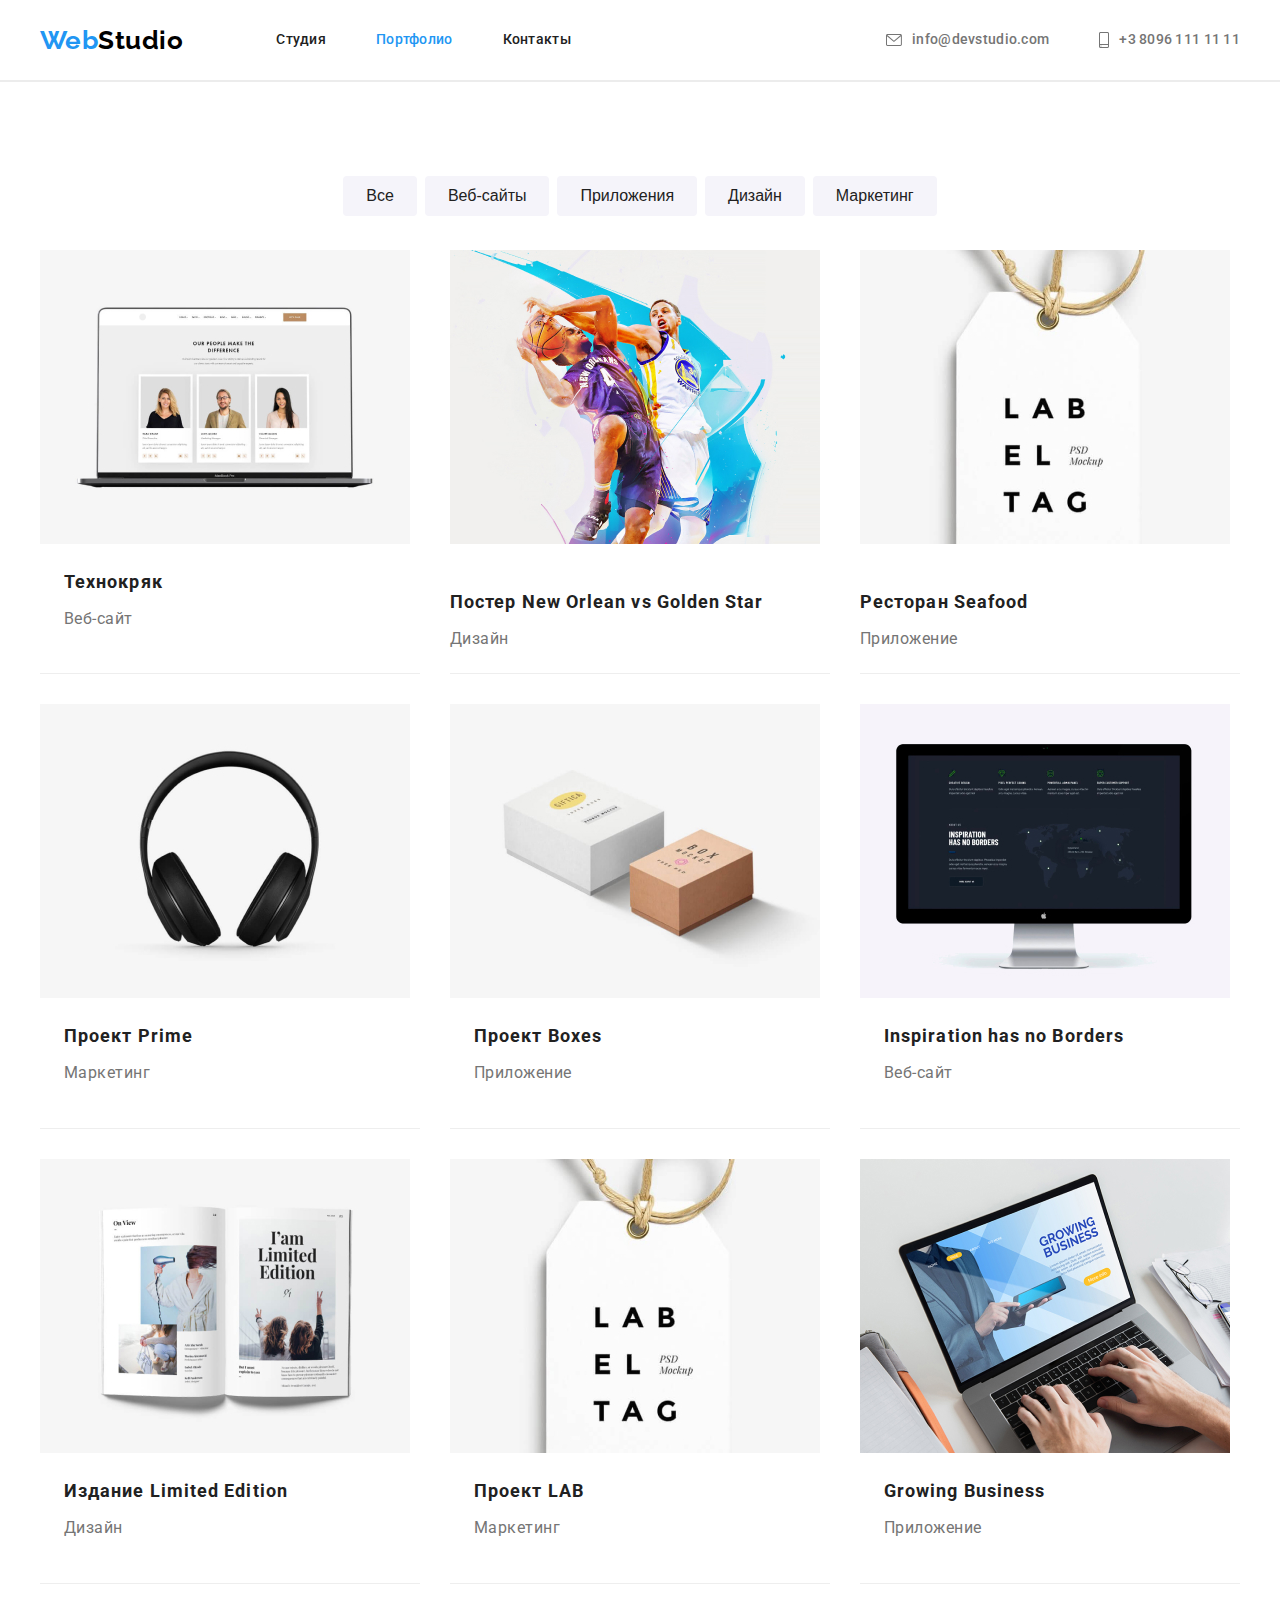
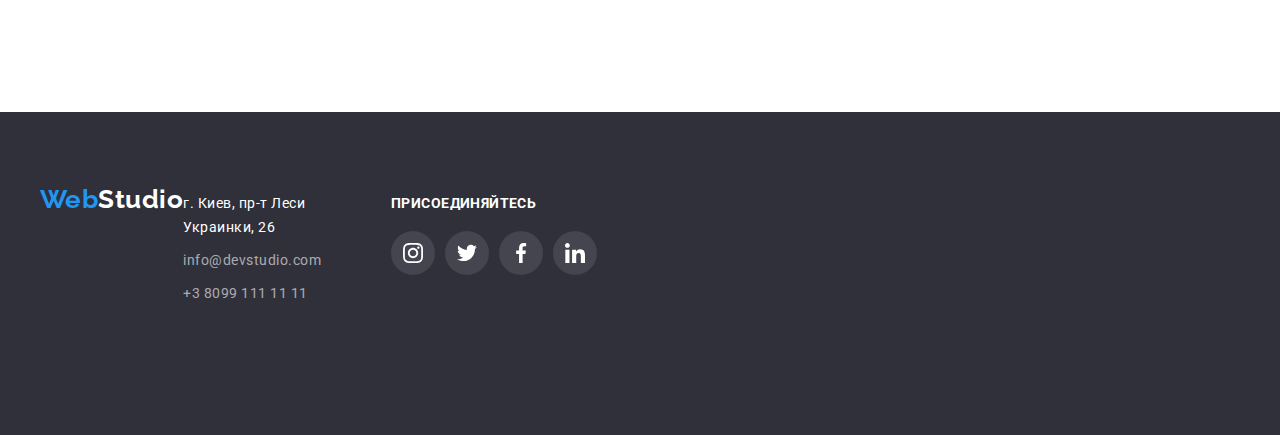
==== portfolio.html @ 5ab29595 "44" ====
<!DOCTYPE html>
<html lang="ru">
  <head>
    <meta charset="UTF-8" />
    <meta name="viewport" content="width=device-width, initial-scale=1.0" />
    <title>WebStudio (Version 2.1)</title>
    <link rel="preconnect" href="https://fonts.gstatic.com" />
    <link
      rel="stylesheet"
      href="https://cdnjs.cloudflare.com/ajax/libs/modern-normalize/1.0.0/modern-normalize.min.css"
      integrity="sha512-ISS7cAi1PEhQ8jnbJpJZMd29NlhNj4AWYyLOSp2CE/CsHxTCu+r+t0D2yoJudVrd0/8fTVPUVDzY5Tvli75u/g=="
      crossorigin="anonymous"
    />
    <link
      href="https://fonts.googleapis.com/css2?family=Raleway:wght@700&family=Roboto:wght@400;500;700;900&display=swap"
      rel="stylesheet"
    />
    <link rel="stylesheet" href="./css/styles.css" />
  </head>
  <body>
    <header class="header-portfolio">
      <nav class="container main-nav site-nav-item">
        <a href="/" class="logo-header">
          <span class="logo-webletters">Web</span>Studio</a
        >
        <ul class="site-nav list">
          <li class="site-nav-item">
            <a href="./index.html" class="primary-link">Студия</a>
          </li>
          <li class="site-nav-item">
            <a href="./portfolio.html" class="primary-link current"
              >Портфолио</a
            >
          </li>
          <li class="site-nav-item">
            <a href="./contacts.html" class="primary-link">Контакты</a>
          </li>
        </ul>
        <!-- Contacts links in Header -->
        <ul class="header-contacts list">
          <li class="header-contacts-item">
            <a href="mailto:info@devstudio.com" class="contacts-link"
              ><svg class="header-contacts-icon-env">
                <use href="./images/sprite.svg#envelope"></use></svg
              >info@devstudio.com</a
            >
          </li>
          <li class="header-contacts-item">
            <a href="tel:+380961111111" class="contacts-link"
              ><svg class="header-contacts-icon-smart">
                <use href="./images/sprite.svg#smartphone"></use></svg
              >+3 8096 111 11 11</a
            >
          </li>
        </ul>
      </nav>
      <div class="header-border"></div>
    </header>
    <main>
      <section class="projects-section section">
        <div class="container">
          <ul class="list portfolio-nav">
            <li class="portfolio-nav-item">
              <button type="button" class="secondary-button pointer">
                Все
              </button>
            </li>
            <li class="portfolio-nav-item">
              <button type="button" class="secondary-button pointer">
                Веб-сайты
              </button>
            </li>
            <li class="portfolio-nav-item">
              <button type="button" class="secondary-button pointer">
                Приложения
              </button>
            </li>
            <li class="portfolio-nav-item">
              <button type="button" class="secondary-button pointer">
                Дизайн
              </button>
            </li>
            <li class="portfolio-nav-item">
              <button type="button" class="secondary-button pointer">
                Маркетинг
              </button>
            </li>
          </ul>
        </div>
        <!-- Projects -->
        <div class="container">
          <ul class="list projects-list">
            <li class="projects-list-item">
              <a href="" class="projects-link">
                <img src="./images/2-notebook.jpg" alt="notebook" width="370" />
                <div class="card-content">
                  <h2 class="projects-name">Технокряк</h2>
                  <p class="projects-entity">Веб-сайт</p>
                </div>
              </a>
            </li>
            <li class="projects-list-item">
              <a href="" class="projects-link">
                <img src="./images/2-players.jpg" alt="players" width="370" />
                <div class="card-content"></div>
                <h2 class="projects-name">Постер New Orlean vs Golden Star</h2>
                <p class="projects-entity">Дизайн</p>
              </a>
            </li>
            <li class="projects-list-item">
              <a href="" class="projects-link">
                <img src="./images/2-label.jpg" alt="label" width="370" />
                <div class="card-content"></div>
                <h2 class="projects-name">Ресторан Seafood</h2>
                <p class="projects-entity">Приложение</p>
              </a>
            </li>
            <li class="projects-list-item">
              <a href="" class="projects-link">
                <img
                  src="./images/2-headphones.jpg"
                  alt="headphones"
                  width="370"
                />
                <div class="card-content">
                  <h2 class="projects-name">Проект Prime</h2>
                  <p class="projects-entity">Маркетинг</p>
                </div></a
              >
            </li>
            <li class="projects-list-item">
              <a href="" class="projects-link">
                <img src="./images/2-boxes.jpg" alt="boxes" width="370" />
                <div class="card-content">
                  <h2 class="projects-name">Проект Boxes</h2>
                  <p class="projects-entity">Приложение</p>
                </div></a
              >
            </li>
            <li class="projects-list-item">
              <a href="" class="projects-link">
                <img src="./images/2-monitor.jpg" alt="monitor" width="370" />
                <div class="card-content">
                  <h2 class="projects-name">Inspiration has no Borders</h2>
                  <p class="projects-entity">Веб-сайт</p>
                </div></a
              >
            </li>
            <li class="projects-list-item">
              <a href="" class="projects-link">
                <img src="./images/2-journal.jpg" alt="journal" width="370" />
                <div class="card-content">
                  <h2 class="projects-name">Издание Limited Edition</h2>
                  <p class="projects-entity">Дизайн</p>
                </div></a
              >
            </li>
            <li class="projects-list-item">
              <a href="" class="projects-link">
                <img src="./images/2-label.jpg" alt="label" width="370" />
                <div class="card-content">
                  <h2 class="projects-name">Проект LAB</h2>
                  <p class="projects-entity">Маркетинг</p>
                </div></a
              >
            </li>
            <li class="projects-list-item">
              <a href="" class="projects-link">
                <img
                  src="./images/2-notebooktyping.jpg"
                  alt="notebooktyping"
                  width="370"
                />
                <div class="card-content">
                  <h2 class="projects-name">Growing Business</h2>
                  <p class="projects-entity">Приложение</p>
                </div></a
              >
            </li>
          </ul>
        </div>
      </section>
    </main>
    <footer class="footer-bgc">
      <div class="container">
        <a href="/" class="logo-footer">
          <span class="logo-webletters">Web</span>Studio</a
        >
        <address class="footer-address">
          <ul class="footer-address-list list">
            <li class="footer-address-item">г. Киев, пр-т Леси Украинки, 26</li>
            <li class="footer-address-item">
              <a
                href="mailto:info@devstudio.com"
                class="footer-address-contacts"
                >info@devstudio.com</a
              >
            </li>
            <li class="footer-address-item">
              <a href="tel:+380991111111" class="footer-address-contacts"
                >+3 8099 111 11 11</a
              >
            </li>
          </ul>
        </address>
        <div class="footer-icon-row">
          <h4 class="footer-icon-title">присоединяйтесь</h4>
          <ul class="footer-icon-list list">
            <li class="footer-icon-item">
              <a href="#" class="footer-icon-link">
                <svg class="footer-icon">
                  <use href="./images/sprite.svg#instagram"></use>
                </svg>
              </a>
            </li>
            <li class="footer-icon-item">
              <a href="#" class="footer-icon-link">
                <svg class="footer-icon">
                  <use href="./images/sprite.svg#twitter"></use>
                </svg>
              </a>
            </li>
            <li class="footer-icon-item">
              <a href="#" class="footer-icon-link">
                <svg class="footer-icon">
                  <use href="./images/sprite.svg#facebook"></use>
                </svg>
              </a>
            </li>
            <li class="footer-icon-item">
              <a href="#" class="footer-icon-link">
                <svg class="footer-icon">
                  <use href="./images/sprite.svg#linkedin"></use>
                </svg>
              </a>
            </li>
          </ul>
        </div>
      </div>
    </footer>
  </body>
</html>
---- css/styles.css ----
:root {
  --primary-text-color: #212121;
  --secondary-text-color: #757575;
  --main-background-color: #e5e5e5;
  --secondary-background-color: #2f303a;
  --third-background-color: #f5f4fa;
  --accent-color: #2196f3;
  --white-color: #ffffff;
  --projects-list-item-gap: 30px;
  --icon-color: #afb1b8;
}
/* Текст основного текста (Заголовки) #212121 */
/* Вторичный цвет текста #757575 */
/* белый #ffffff */
/* акцент #2196F3 */
/* основной цвет фона #E5E5E5 */
/* вторичный цвет фона - Эффективные решения и Футер #2F303A */
/* вторичный цвет фона - Наша команда #F5F4FA */
body {
  margin: 0;
  background-color: var(--white-color);
  font-family: 'Roboto', sans-serif;
  letter-spacing: 0.03em;
  color: var(--primary-text-color);
  overflow-x: hidden;
}
.container {
  margin: 0 auto;
  width: 1200px;
  padding-left: 15px;
  padding-right: 15px;
  margin-left: auto;
  margin-right: auto;

  /* outline: 2px solid tomato; */
}
.section {
  padding-top: 94px;
  padding-bottom: 94px;
}
img {
  display: block;
  max-width: 100%;
  height: auto;
}
/* Утилиты */
.list {
  list-style: none;
  padding: 0;
  margin: 0;
}
/* Header */
.main-nav {
  display: flex;
  align-items: center;
}
.header-border {
  width: 1600px;
  height: 0px;
  left: 0px;
  top: 80px;
  border: 1px solid #ececec;
}
/* Header Logo */
.logo-header {
  font-family: Raleway;
  font-weight: bold;
  font-size: 26px;
  line-height: 1.19;
  color: #000000;
  text-decoration: none;
}
.logo-webletters {
  color: var(--accent-color);
}
/* Header Site nav */
.site-nav {
  display: flex;
  margin-left: 93px;
}
.site-nav .site-nav-item:not(:last-child) {
  margin-right: 50px;
}
.site-nav .primary-link {
  display: block;
  padding-top: 32px;
  padding-bottom: 32px;
}
.primary-link {
  font-weight: 500;
  font-size: 14px;
  line-height: 1.14;
  letter-spacing: 0.02em;
  color: var(--primary-text-color);
  text-decoration: none;
}
.current {
  color: var(--accent-color);
}
.primary-link:hover,
.primary-link:focus {
  color: var(--accent-color);
}
/* Header contacts */
.header-contacts {
  display: flex;
  margin-left: auto;
}
.header-contacts .header-contacts-item + .header-contacts-item {
  margin-left: 50px;
}
.contacts-link {
  display: flex;
  font-weight: 500;
  font-size: 14px;
  line-height: 1.14;
  letter-spacing: 0.02em;
  justify-content: center;
  align-items: center;
  color: var(--secondary-text-color);
  text-decoration: none;
  fill: var(--secondary-text-color);
}
.contacts-link:hover,
.contacts-link:focus {
  color: var(--accent-color);
  fill: var(--accent-color);
}
.header-contacts-icon-env {
  margin-right: 10px;
  width: 16px;
  height: 12px;
}
.header-contacts-icon-smart {
  margin-right: 10px;
  width: 10px;
  height: 16px;
}
/* .header-contacts-icon:hover {
  fill: var(--accent-color);
} */

.header-portfolio {
  margin-top: 0;
}
.portfolio-nav {
  display: flex;
  justify-content: center;
  margin-bottom: 34px;
}
.portfolio-nav .portfolio-nav-item + .portfolio-nav-item {
  margin-left: 8px;
}
/* Hero */
.hero-section {
  margin-top: 0;
  padding-top: 200px;
  padding-bottom: 200px;
  text-align: center;
  background-color: C4C4C4;
  background-image: linear-gradient(
      rgba(47, 48, 58, 0.4),
      rgba(47, 48, 58, 0.4)
    ),
    url('../images/hero-bg-img.jpg');
  background-repeat: no-repeat;
  background-position: center;
  background-size: cover;
}
.hero-section-title {
  margin: 0;
  margin-bottom: 30px;
  font-weight: 900;
  font-size: 44px;
  line-height: 1.36;
  letter-spacing: 0.06em;
  text-transform: uppercase;
  color: var(--white-color);
}
/* Buttons */
/* Заказать услугу */
.primary-button {
  display: inline-block;
  border: 1px solid transparent;
  border-radius: 4px;
  padding: 10px 32px;
  min-width: 200px;
  font-weight: bold;
  font-size: 16px;
  line-height: 1.87;
  align-items: center;
  text-align: center;
  letter-spacing: 0.06em;
  background-color: var(--accent-color);
  color: var(--white-color);
}
/* Кнопки второй страницы */
.secondary-button {
  display: inline-block;
  border: 1px solid transparent;
  border-radius: 4px;
  padding: 6px 22px;
  min-width: 73px;
  font-weight: 500;
  font-size: 16px;
  line-height: 1.6;
  background-color: var(--third-background-color);
  color: var(--primary-text-color);
  text-align: center;
}
.secondary-button:hover,
.secondary-button:focus {
  background-color: var(--accent-color);
  color: var(--white-color);
  box-shadow: 0px 3px 1px rgba(0, 0, 0, 0.1), 0px 1px 2px rgba(0, 0, 0, 0.08),
    0px 2px 2px rgba(0, 0, 0, 0.12);
}
.pointer {
  cursor: pointer;
}
/* Features */
/* .feature-section {
  margin-bottom: 94px;
} */
.features-list {
  display: flex;
}
.features-list-item {
  width: 270px;
}

.features-list-item::before {
  display: block;
  content: '';
  height: 120px;
  padding: 25px 100px;
  background-size: 70px 70px;
  background-repeat: no-repeat;
  background-position: center;
  background-color: var(--third-background-color);
}
.icon-antenna::before {
  background-image: url('../images/antenna.svg');
}
.icon-clock::before {
  background-image: url('../images/clock.svg');
}
.icon-diagram::before {
  background-image: url('../images/diagram.svg');
}
.icon-astronaut::before {
  background-image: url('../images/astronaut.svg');
}
.features-list .features-list-item + .features-list-item {
  margin-left: 30px;
}
.features-list-title {
  margin-top: 0;
  margin-bottom: 10px;
  font-weight: bold;
  font-size: 14px;
  line-height: 1.14x;
  text-transform: uppercase;
}
.features-list-text {
  margin-top: 0;
  margin-bottom: 0;
  font-size: 14px;
  line-height: 1.71;
  color: var(--secondary-text-color);
}
/* Courses */
/* .courses-section {
  margin-bottom: 94px;
} */
.courses-list {
  display: flex;
}
.courses-list .courses-list-item + .courses-list-item {
  margin-left: 30px;
}
.secondary-titles {
  margin-top: 0;
  margin-bottom: 50px;
  font-weight: bold;
  font-size: 36px;
  line-height: 1.17;
  text-align: center;
}
/* Crew */

.crew-section {
  background-color: var(--third-background-color);
}
.crew-list {
  display: flex;
}
.crew-list-item {
  background-color: var(--white-color);
  text-align: center;
  box-shadow: 0px 1px 3px rgba(0, 0, 0, 0.12), 0px 1px 1px rgba(0, 0, 0, 0.14),
    0px 2px 1px rgba(0, 0, 0, 0.2);
  border-radius: 0px 0px 4px 4px;
}
.crew-list .crew-list-item + .crew-list-item {
  margin-left: 30px;
}
.crew-name {
  margin-top: 30px;
  margin-bottom: 10px;
  font-weight: 500;
  font-size: 16px;
  line-height: 1.19;
}
.crew-profession {
  margin-top: 0;
  margin-bottom: 0;
  font-size: 16px;
  line-height: 1.19;
  color: var(--secondary-text-color);
}
.crew-icon-row {
  margin: 16px 32px 30px 32px;
}
.crew-icon-list {
  display: flex;
  padding: 0;
  margin: 0 auto;
}
.crew-icon-item {
  display: inherit;
}
.crew-icon-link {
  display: inherit;
  align-items: center;
  justify-content: center;
  width: 44px;
  height: 44px;
  fill: var(--icon-color);
}
.crew-icon {
  width: 20px;
  height: 20px;
}
.crew-icon-item:not(:last-child) {
  margin-right: 10px;
}
.crew-icon-link:hover {
  fill: var(--white-color);
  background-color: var(--accent-color);
  border-radius: 50%;
}
/* Clients */

.client-section .container {
  padding-bottom: 94px;
}
.clients-list {
  display: flex;
  padding: 0;
  margin: 0;
}
.clients-item {
  display: inherit;
  border: 1px solid var(--icon-color);
  box-sizing: border-box;
  border-radius: 4px;
}
.clients-link {
  display: inherit;
  align-items: center;
  justify-content: center;
  width: 170px;
  height: 90px;
  fill: var(--icon-color);
}
.clients-item:not(:last-child) {
  margin-right: 30px;
}
.clients-icon.first-comp {
  width: 44px;
  height: 49px;
}
.clients-icon.second-comp {
  width: 40px;
  height: 52px;
}
.clients-icon.third-comp {
  width: 41px;
  height: 42px;
}
.clients-icon.fourth-comp {
  width: 79px;
  height: 42px;
}
.clients-icon.fifth-comp {
  width: 59px;
  height: 47px;
}
.clients-icon.sixth-comp {
  width: 88px;
  height: 45px;
}
.clients-link:hover {
  border: 1px solid var(--accent-color);
  fill: var(--accent-color);
}

/* Projects */

.projects-section .container {
  margin-bottom: 34px;
}
.projects-list {
  display: flex;
  flex-wrap: wrap;
  margin-top: calc(-1 * var(--projects-list-item-gap));
  margin-left: calc(-1 * var(--projects-list-item-gap));
}
.projects-list-item {
  flex-basis: calc(100% / 3 - var(--projects-list-item-gap));
  margin-left: var(--projects-list-item-gap);
  margin-top: var(--projects-list-item-gap);
  border-bottom: 1px solid #eeeeee;
}
.projects-list-item:hover {
  box-shadow: 0px 1px 1px rgba(0, 0, 0, 0.12), 0px 4px 4px rgba(0, 0, 0, 0.06),
    1px 4px 6px rgba(0, 0, 0, 0.16);
}
.card-content {
  padding: 20px 24px;
}
/* alternative variant for .projects-list-item*/
/* .projects-list-item {
  width: calc((100% - 60px) / 3);
  margin-right: 30px;
  margin-bottom: 30px;
  padding-bottom: 20px;
}
.projects-list-item:nth-child(3n) {
  margin-right: 0;
}
.projects-list-item:nth-last-child(-n + 3) {
  margin-bottom: 0;
} */
.projects-link {
  text-decoration: none;
}
.projects-name {
  margin-top: 0;
  margin-bottom: 4px;
  font-weight: bold;
  font-size: 18px;
  line-height: 2;
  letter-spacing: 0.06em;
  color: var(--primary-text-color);
  text-decoration: none;
}
.projects-entity {
  margin-top: 0;
  margin-bottom: 0;
  padding-bottom: 20px;
  font-size: 16px;
  line-height: 1.87;
  color: var(--secondary-text-color);
  text-decoration: none;
}

/* Footer */

.footer-bgc {
  padding-top: 60px;
  padding-bottom: 60px;
  background-color: var(--secondary-background-color);
}
.footer-block {
  display: flex;
}
/* .footer-bgc.container {
  display: flex;
} */
.logo-footer {
  margin-bottom: 20px;
  font-family: Raleway;
  font-weight: bold;
  font-size: 26px;
  line-height: 1.19;
  color: var(--white-color);
  text-decoration: none;
}
.footer-address {
  margin-top: 20px;
}
.footer-address-item:not(:last-child) {
  margin-bottom: 9px;
}
.footer-address-list {
  font-size: 14px;
  line-height: 1.71;
  color: var(--white-color);
  font-style: normal;
}
.footer-address-contacts {
  font-size: 14px;
  line-height: 1.71;
  color: rgba(255, 255, 255, 0.6);
  text-decoration: none;
}
.footer-address-contacts:hover,
.footer-address-contacts:focus {
  color: var(--accent-color);
}
.footer-bgc .container {
  display: flex;
  align-items: baseline;
}
.footer-icon-title {
  margin-top: 0;
  margin-bottom: 20px;
  font-weight: bold;
  font-size: 14px;
  line-height: 16px;
  letter-spacing: 0.03em;
  text-transform: uppercase;
  color: var(--white-color);
}
.footer-icon-row {
  width: 206px;
  height: 80px;
  margin: 0px 878px 100px 70px;
}
.footer-icon-list {
  display: flex;
  padding: 0;
  margin: 0 auto;
}
.footer-icon-item {
  display: inherit;
}
.footer-icon-link {
  display: inherit;
  align-items: center;
  justify-content: center;
  width: 44px;
  height: 44px;
  fill: var(--white-color);
  background-color: rgba(255, 255, 255, 0.1);
  border-radius: 50%;
}
.footer-icon {
  width: 20px;
  height: 20px;
}
.footer-icon-item:not(:last-child) {
  margin-right: 10px;
}
.footer-icon-item:hover {
  fill: var(--white-color);
  background-color: var(--accent-color);
  border-radius: 50%;
}
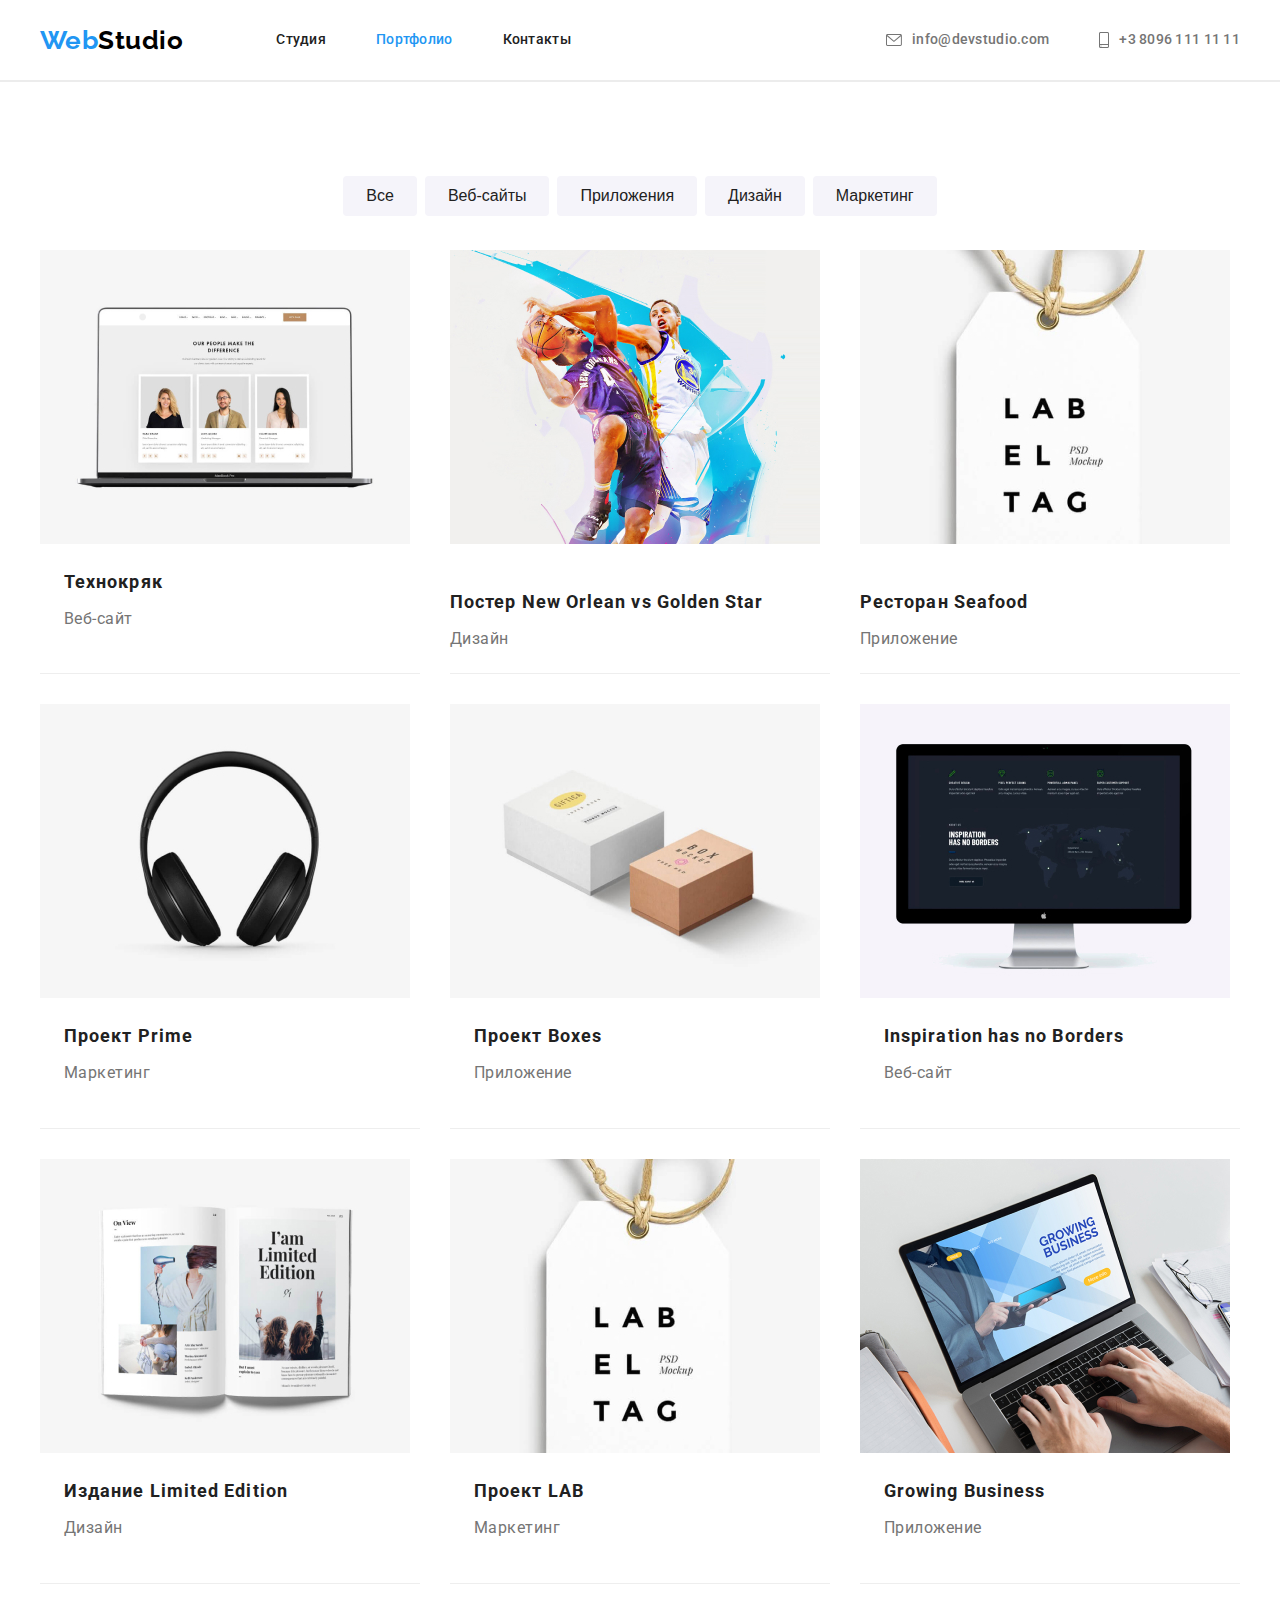
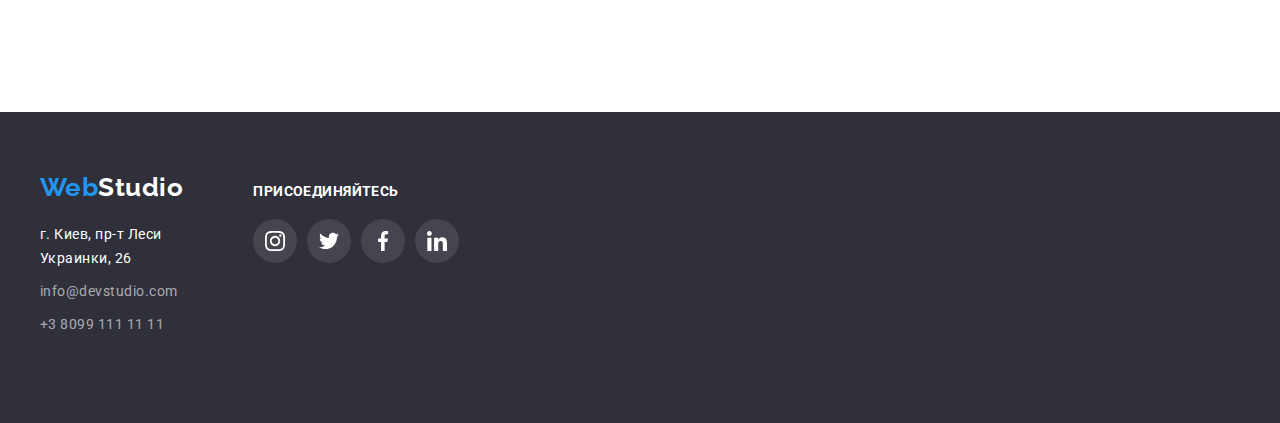
==== commit 033c10dc: "2" ====
--- a/portfolio.html
+++ b/portfolio.html
@@ -183,27 +183,32 @@
     </main>
     <footer class="footer-bgc">
       <div class="container">
-        <a href="/" class="logo-footer">
-          <span class="logo-webletters">Web</span>Studio</a
-        >
-        <address class="footer-address">
-          <ul class="footer-address-list list">
-            <li class="footer-address-item">г. Киев, пр-т Леси Украинки, 26</li>
-            <li class="footer-address-item">
-              <a
-                href="mailto:info@devstudio.com"
-                class="footer-address-contacts"
-                >info@devstudio.com</a
-              >
-            </li>
-            <li class="footer-address-item">
-              <a href="tel:+380991111111" class="footer-address-contacts"
-                >+3 8099 111 11 11</a
-              >
-            </li>
-          </ul>
-        </address>
-        <div class="footer-icon-row">
+        <section>
+          <h2 hidden>Footer</h2>
+          <a href="/" class="logo-footer">
+            <span class="logo-webletters">Web</span>Studio</a
+          >
+          <address class="footer-address">
+            <ul class="footer-address-list list">
+              <li class="footer-address-item">
+                г. Киев, пр-т Леси Украинки, 26
+              </li>
+              <li class="footer-address-item">
+                <a
+                  href="mailto:info@devstudio.com"
+                  class="footer-address-contacts"
+                  >info@devstudio.com</a
+                >
+              </li>
+              <li class="footer-address-item">
+                <a href="tel:+380991111111" class="footer-address-contacts"
+                  >+3 8099 111 11 11</a
+                >
+              </li>
+            </ul>
+          </address>
+        </section>
+        <section class="footer-icon-row">
           <h4 class="footer-icon-title">присоединяйтесь</h4>
           <ul class="footer-icon-list list">
             <li class="footer-icon-item">
@@ -235,7 +240,7 @@
               </a>
             </li>
           </ul>
-        </div>
+        </section>
       </div>
     </footer>
   </body>
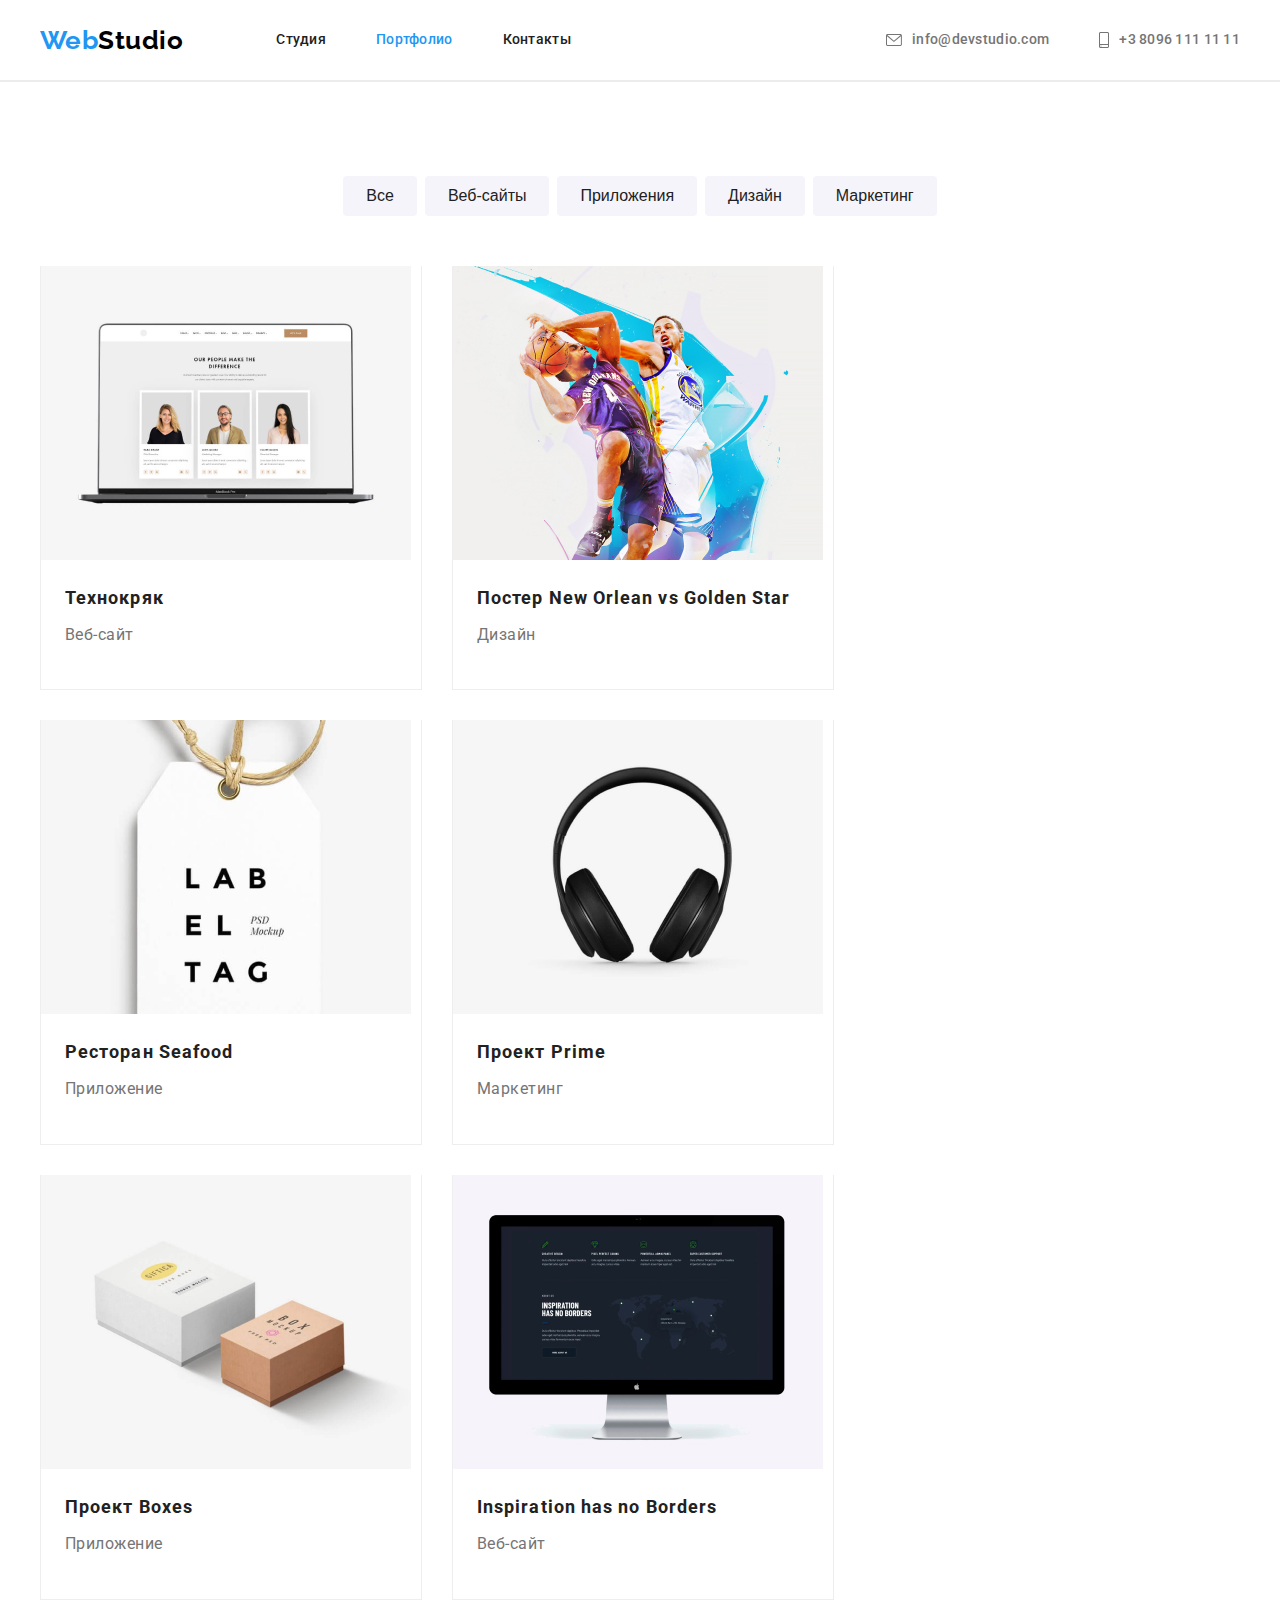
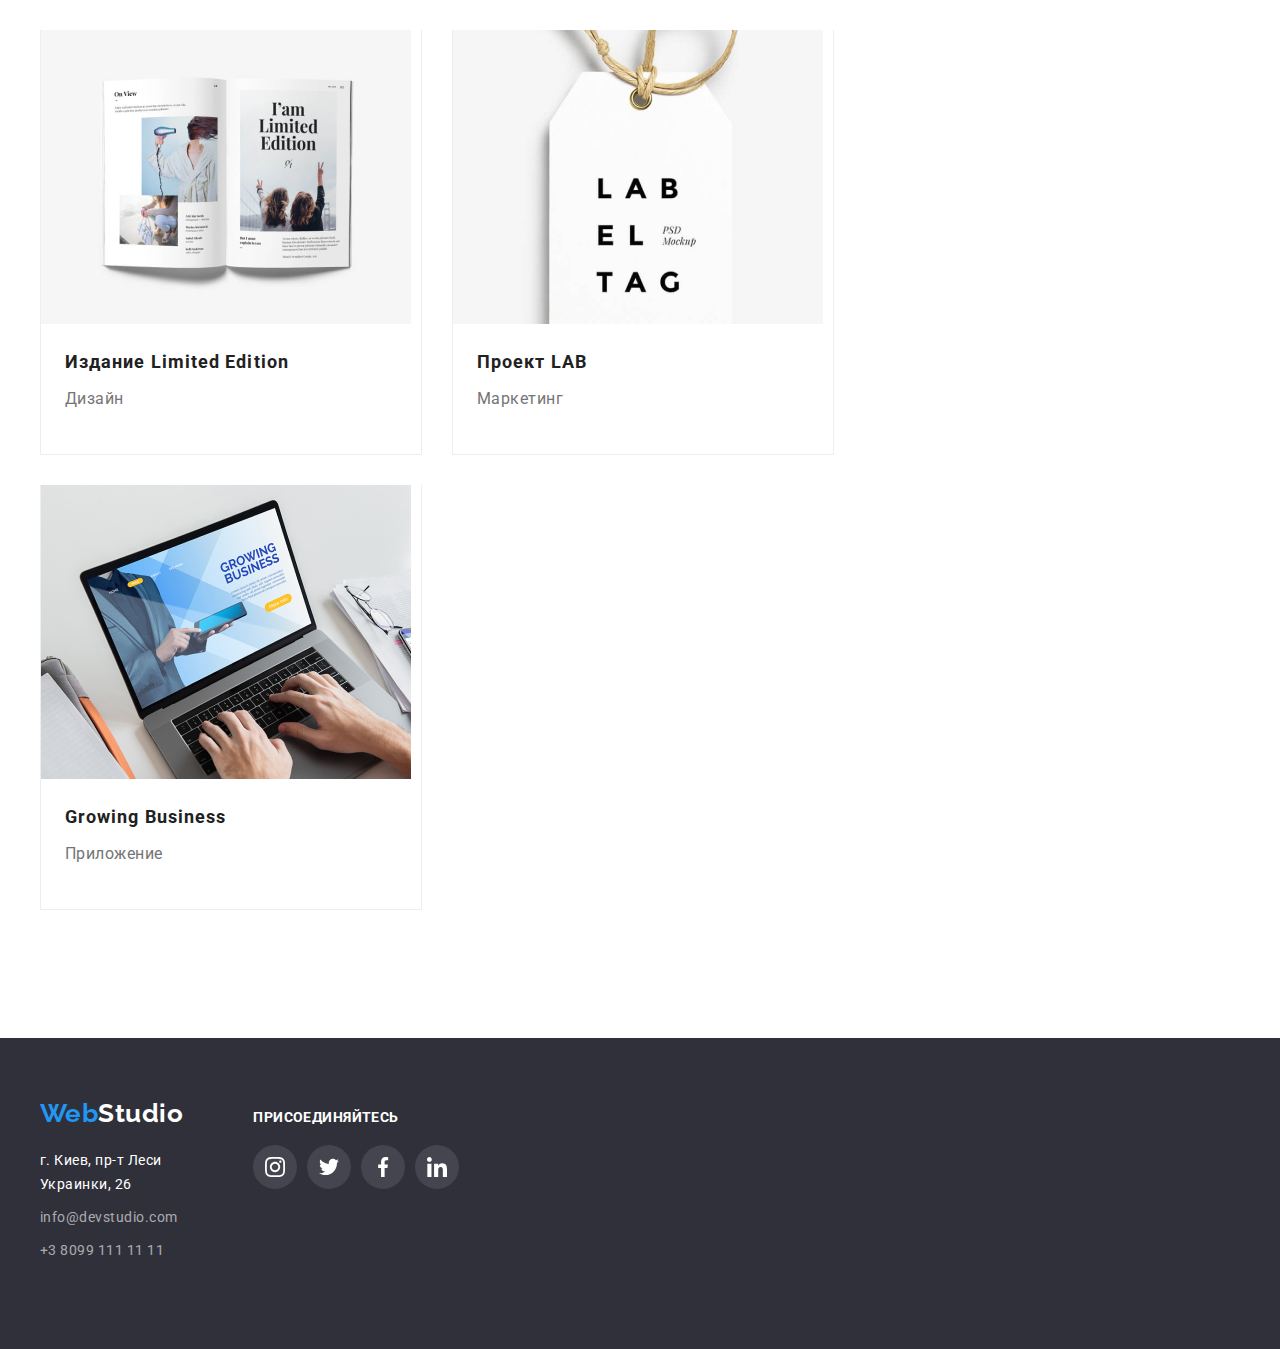
==== commit 2a3e9360: "3" ====
--- a/portfolio.html
+++ b/portfolio.html
@@ -102,17 +102,21 @@
             <li class="projects-list-item">
               <a href="" class="projects-link">
                 <img src="./images/2-players.jpg" alt="players" width="370" />
-                <div class="card-content"></div>
-                <h2 class="projects-name">Постер New Orlean vs Golden Star</h2>
-                <p class="projects-entity">Дизайн</p>
+                <div class="card-content">
+                  <h2 class="projects-name">
+                    Постер New Orlean vs Golden Star
+                  </h2>
+                  <p class="projects-entity">Дизайн</p>
+                </div>
               </a>
             </li>
             <li class="projects-list-item">
               <a href="" class="projects-link">
                 <img src="./images/2-label.jpg" alt="label" width="370" />
-                <div class="card-content"></div>
-                <h2 class="projects-name">Ресторан Seafood</h2>
-                <p class="projects-entity">Приложение</p>
+                <div class="card-content">
+                  <h2 class="projects-name">Ресторан Seafood</h2>
+                  <p class="projects-entity">Приложение</p>
+                </div>
               </a>
             </li>
             <li class="projects-list-item">
--- a/css/styles.css
+++ b/css/styles.css
@@ -24,8 +24,17 @@
   color: var(--primary-text-color);
   overflow-x: hidden;
 }
+h1,
+h2,
+h3,
+h4,
+h5,
+h6,
+p {
+  margin-top: 0;
+  margin-bottom: 0;
+}
 .container {
-  margin: 0 auto;
   width: 1200px;
   padding-left: 15px;
   padding-right: 15px;
@@ -146,7 +155,7 @@
 .portfolio-nav {
   display: flex;
   justify-content: center;
-  margin-bottom: 34px;
+  margin-bottom: 50px;
 }
 .portfolio-nav .portfolio-nav-item + .portfolio-nav-item {
   margin-left: 8px;
@@ -229,7 +238,7 @@
   width: 270px;
 }
 
-.features-list-item::before {
+/* .features-list-item::before {
   display: block;
   content: '';
   height: 120px;
@@ -250,6 +259,18 @@
 }
 .icon-astronaut::before {
   background-image: url('../images/astronaut.svg');
+} */
+.feature-list-icon {
+  display: block;
+  margin-bottom: 30px;
+  width: 270px;
+  height: 120px;
+  padding: 25px 100px;
+  background-color: var(--third-background-color);
+}
+.feature-icon {
+  width: 70px;
+  height: 70px;
 }
 .features-list .features-list-item + .features-list-item {
   margin-left: 30px;
@@ -276,6 +297,9 @@
 .courses-list {
   display: flex;
 }
+.courses-section.section {
+  padding-top: 0;
+}
 .courses-list .courses-list-item + .courses-list-item {
   margin-left: 30px;
 }
@@ -292,21 +316,23 @@
 .crew-section {
   background-color: var(--third-background-color);
 }
+.crew {
+  display: flex;
+}
 .crew-list {
-  display: flex;
-}
-.crew-list-item {
   background-color: var(--white-color);
   text-align: center;
   box-shadow: 0px 1px 3px rgba(0, 0, 0, 0.12), 0px 1px 1px rgba(0, 0, 0, 0.14),
     0px 2px 1px rgba(0, 0, 0, 0.2);
   border-radius: 0px 0px 4px 4px;
 }
-.crew-list .crew-list-item + .crew-list-item {
+.crew .crew-list + .crew-list {
   margin-left: 30px;
 }
+.crew-list-item {
+  padding-top: 30px;
+}
 .crew-name {
-  margin-top: 30px;
   margin-bottom: 10px;
   font-weight: 500;
   font-size: 16px;
@@ -345,10 +371,12 @@
 .crew-icon-item:not(:last-child) {
   margin-right: 10px;
 }
+.crew-icon-link:focus,
 .crew-icon-link:hover {
   fill: var(--white-color);
   background-color: var(--accent-color);
   border-radius: 50%;
+  outline: none;
 }
 /* Clients */
 
@@ -401,9 +429,11 @@
   width: 88px;
   height: 45px;
 }
+.clients-link:focus,
 .clients-link:hover {
   border: 1px solid var(--accent-color);
   fill: var(--accent-color);
+  outline: none;
 }
 
 /* Projects */
@@ -421,6 +451,8 @@
   flex-basis: calc(100% / 3 - var(--projects-list-item-gap));
   margin-left: var(--projects-list-item-gap);
   margin-top: var(--projects-list-item-gap);
+  border-right: 1px solid #eeeeee;
+  border-left: 1px solid #eeeeee;
   border-bottom: 1px solid #eeeeee;
 }
 .projects-list-item:hover {
@@ -554,8 +586,10 @@
 .footer-icon-item:not(:last-child) {
   margin-right: 10px;
 }
-.footer-icon-item:hover {
+.footer-icon-link:focus,
+.footer-icon-link:hover {
   fill: var(--white-color);
   background-color: var(--accent-color);
   border-radius: 50%;
-}
+  outline: none;
+}
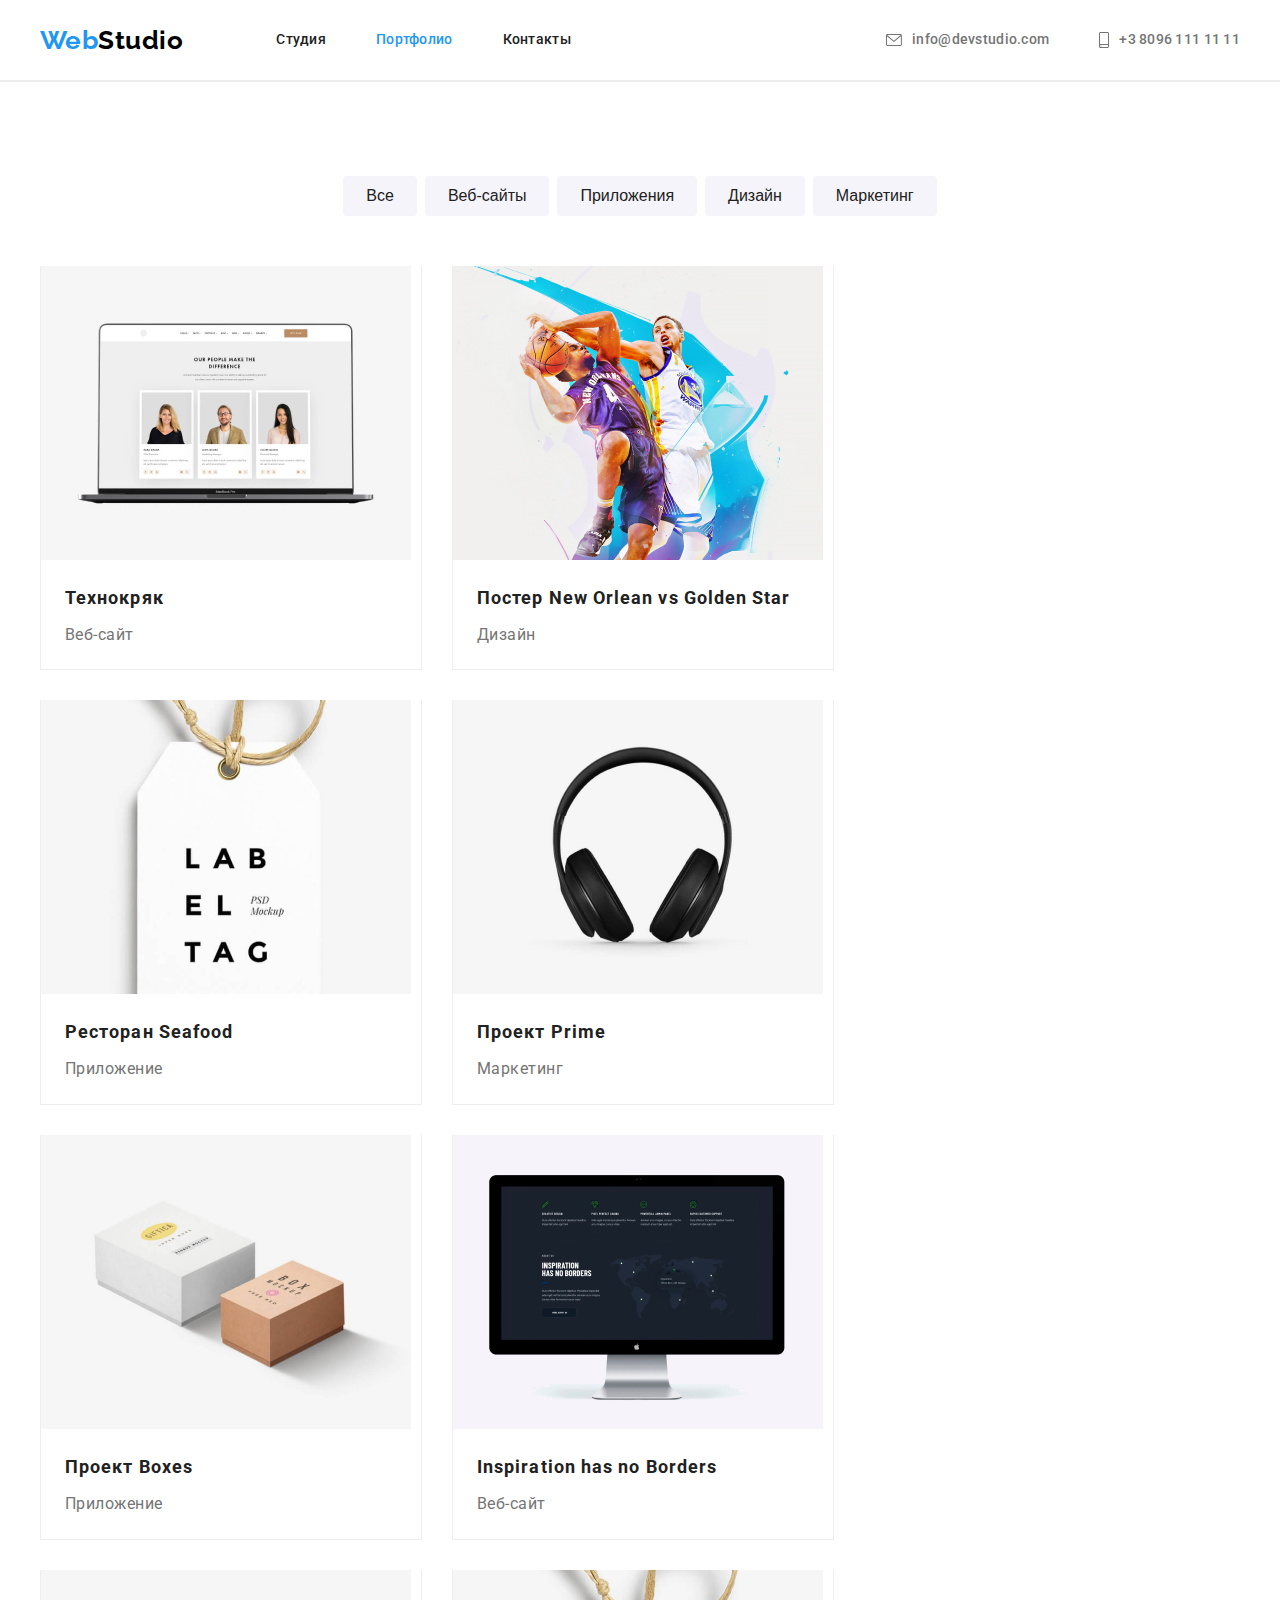
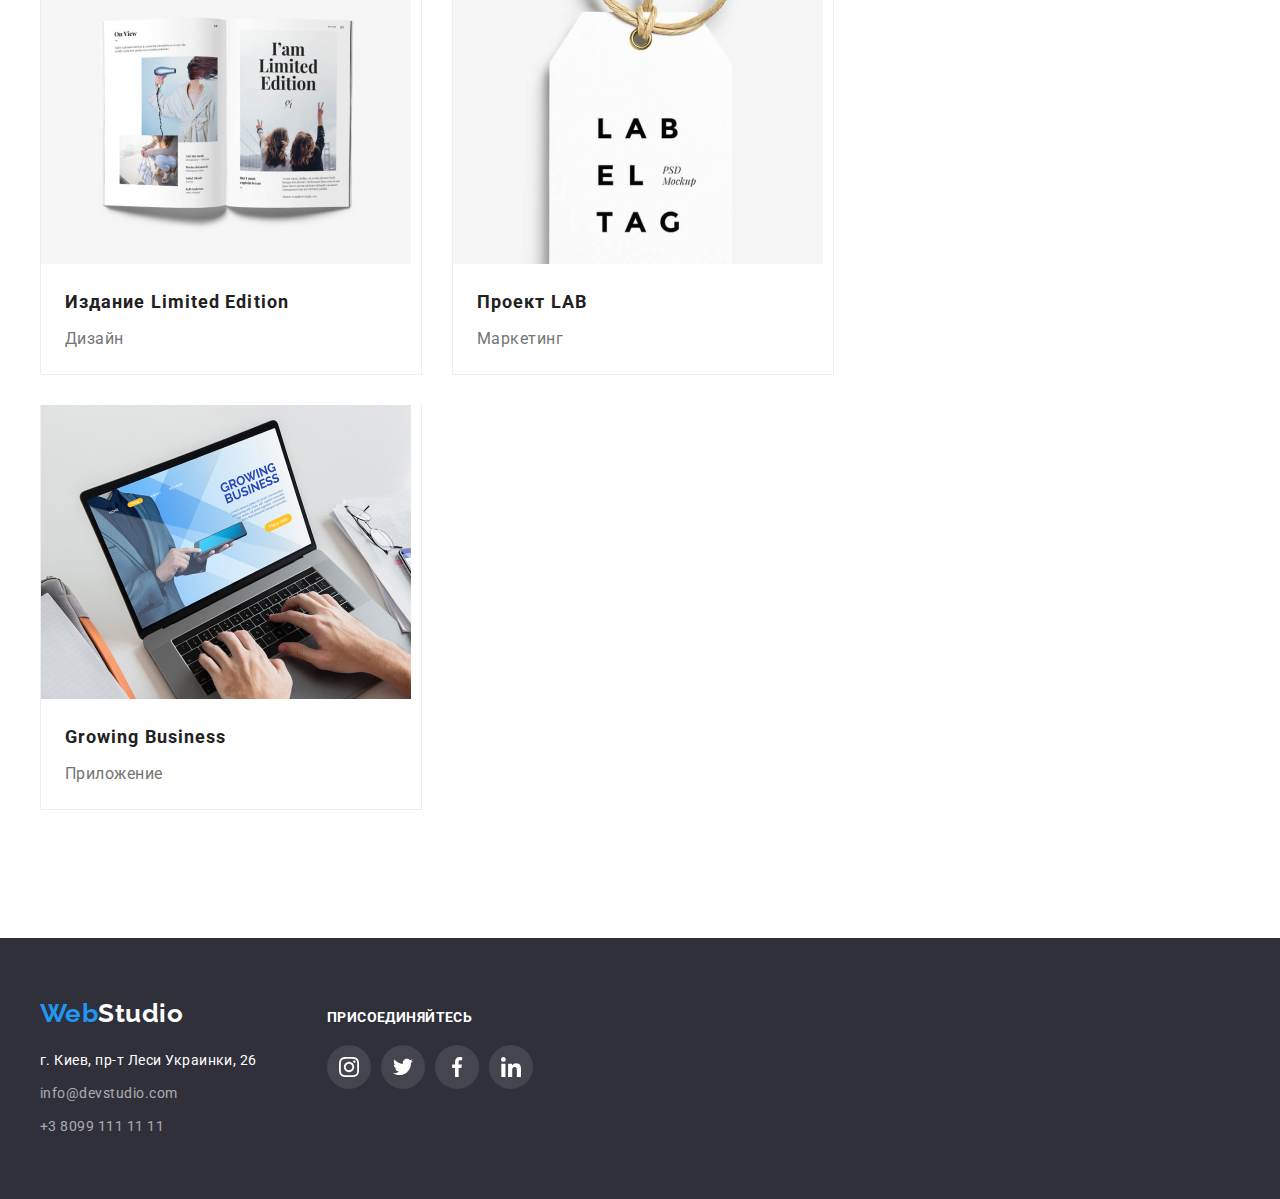
==== commit 09dca52a: "3" ====
--- a/portfolio.html
+++ b/portfolio.html
@@ -187,7 +187,7 @@
     </main>
     <footer class="footer-bgc">
       <div class="container">
-        <section>
+        <section class="footer-first-part">
           <h2 hidden>Footer</h2>
           <a href="/" class="logo-footer">
             <span class="logo-webletters">Web</span>Studio</a
--- a/css/styles.css
+++ b/css/styles.css
@@ -34,6 +34,12 @@
   margin-top: 0;
   margin-bottom: 0;
 }
+ul,
+ol {
+  margin-top: 0;
+  margin-bottom: 0;
+  padding-left: 0;
+}
 .container {
   width: 1200px;
   padding-left: 15px;
@@ -380,11 +386,9 @@
 }
 /* Clients */
 
-.client-section .container {
-  padding-bottom: 94px;
-}
 .clients-list {
   display: flex;
+  justify-content: space-between;
   padding: 0;
   margin: 0;
 }
@@ -491,7 +495,6 @@
 .projects-entity {
   margin-top: 0;
   margin-bottom: 0;
-  padding-bottom: 20px;
   font-size: 16px;
   line-height: 1.87;
   color: var(--secondary-text-color);
@@ -505,12 +508,9 @@
   padding-bottom: 60px;
   background-color: var(--secondary-background-color);
 }
-.footer-block {
-  display: flex;
-}
-/* .footer-bgc.container {
-  display: flex;
-} */
+.footer-first-part {
+  margin-right: 70px;
+}
 .logo-footer {
   margin-bottom: 20px;
   font-family: Raleway;
@@ -559,7 +559,6 @@
 .footer-icon-row {
   width: 206px;
   height: 80px;
-  margin: 0px 878px 100px 70px;
 }
 .footer-icon-list {
   display: flex;
